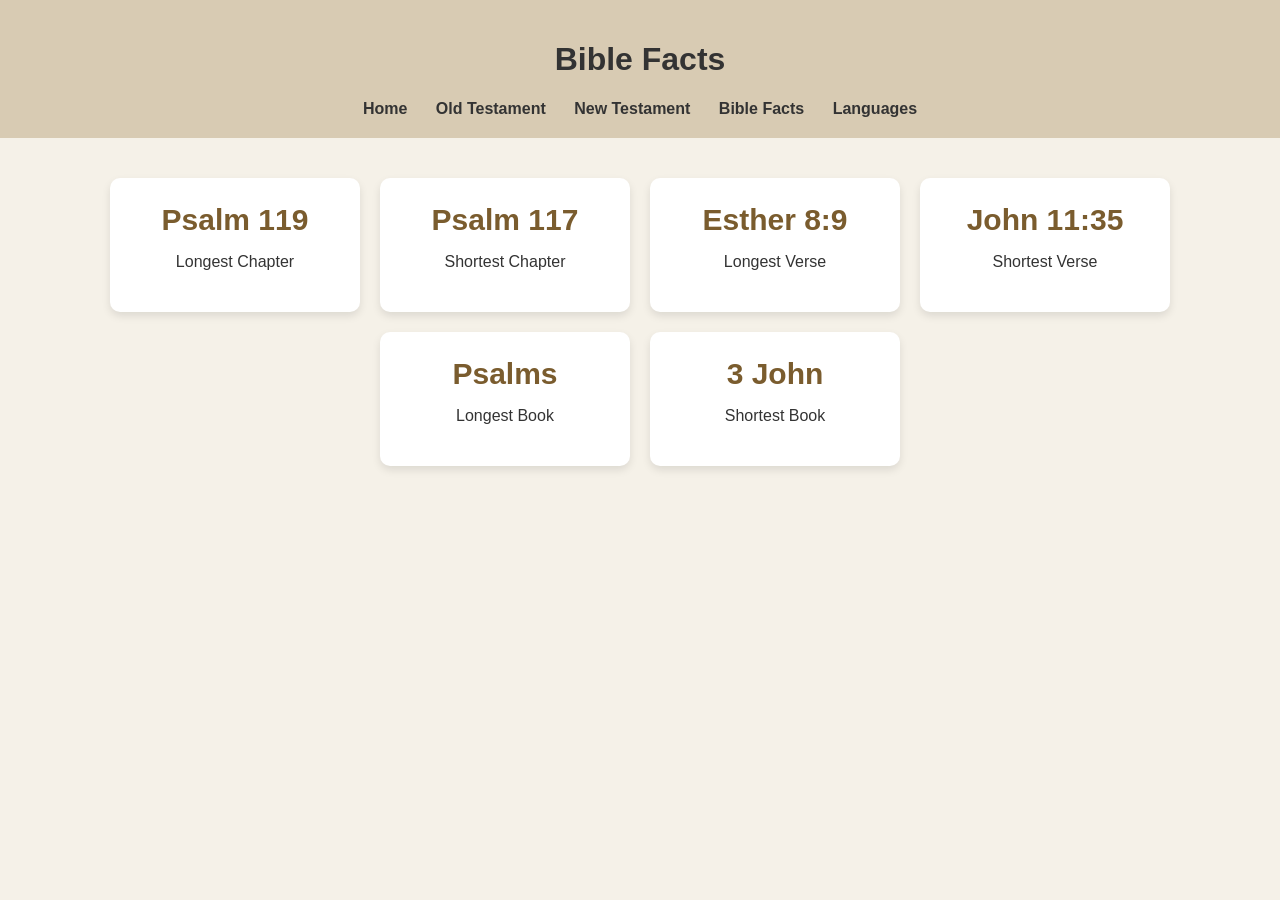
==== facts.html @ b9b2b702 "Initial Bible Reference Project" ====
<!DOCTYPE html>
<html>

<head>
<meta charset="UTF-8">
<title>Bible Facts</title>
<link rel="stylesheet" href="css/style.css">
</head>

<body>

<header>
<h1>Bible Facts</h1>

<nav>
<a href="index.html">Home</a>
<a href="old-testament.html">Old Testament</a>
<a href="new-testament.html">New Testament</a>
<a href="facts.html">Bible Facts</a>
<a href="languages.html">Languages</a>
</nav>

</header>

<section class="stats">

<div class="card">
<h2>Psalm 119</h2>
<p>Longest Chapter</p>
</div>

<div class="card">
<h2>Psalm 117</h2>
<p>Shortest Chapter</p>
</div>

<div class="card">
<h2>Esther 8:9</h2>
<p>Longest Verse</p>
</div>

<div class="card">
<h2>John 11:35</h2>
<p>Shortest Verse</p>
</div>

<div class="card">
<h2>Psalms</h2>
<p>Longest Book</p>
</div>

<div class="card">
<h2>3 John</h2>
<p>Shortest Book</p>
</div>

</section>

</body>
</html>
---- css/style.css ----
body{
margin:0;
font-family:Arial, Helvetica, sans-serif;
background:#f5f1e8;
color:#333;
}

header{
background:#d8cbb3;
text-align:center;
padding:20px;
}

nav{
margin-top:10px;
}

nav a{
margin:0 12px;
text-decoration:none;
color:#333;
font-weight:bold;
}

nav a:hover{
color:#7a5c2e;
}

.hero{
text-align:center;
padding:40px;
}

.stats{
display:flex;
flex-wrap:wrap;
justify-content:center;
gap:20px;
padding:40px;
}

.card{
background:white;
padding:25px;
width:200px;
text-align:center;
border-radius:10px;
box-shadow:0 4px 8px rgba(0,0,0,0.1);
}

.card h2{
margin:0;
font-size:30px;
color:#7a5c2e;
}

footer{
text-align:center;
padding:20px;
background:#eee;
}
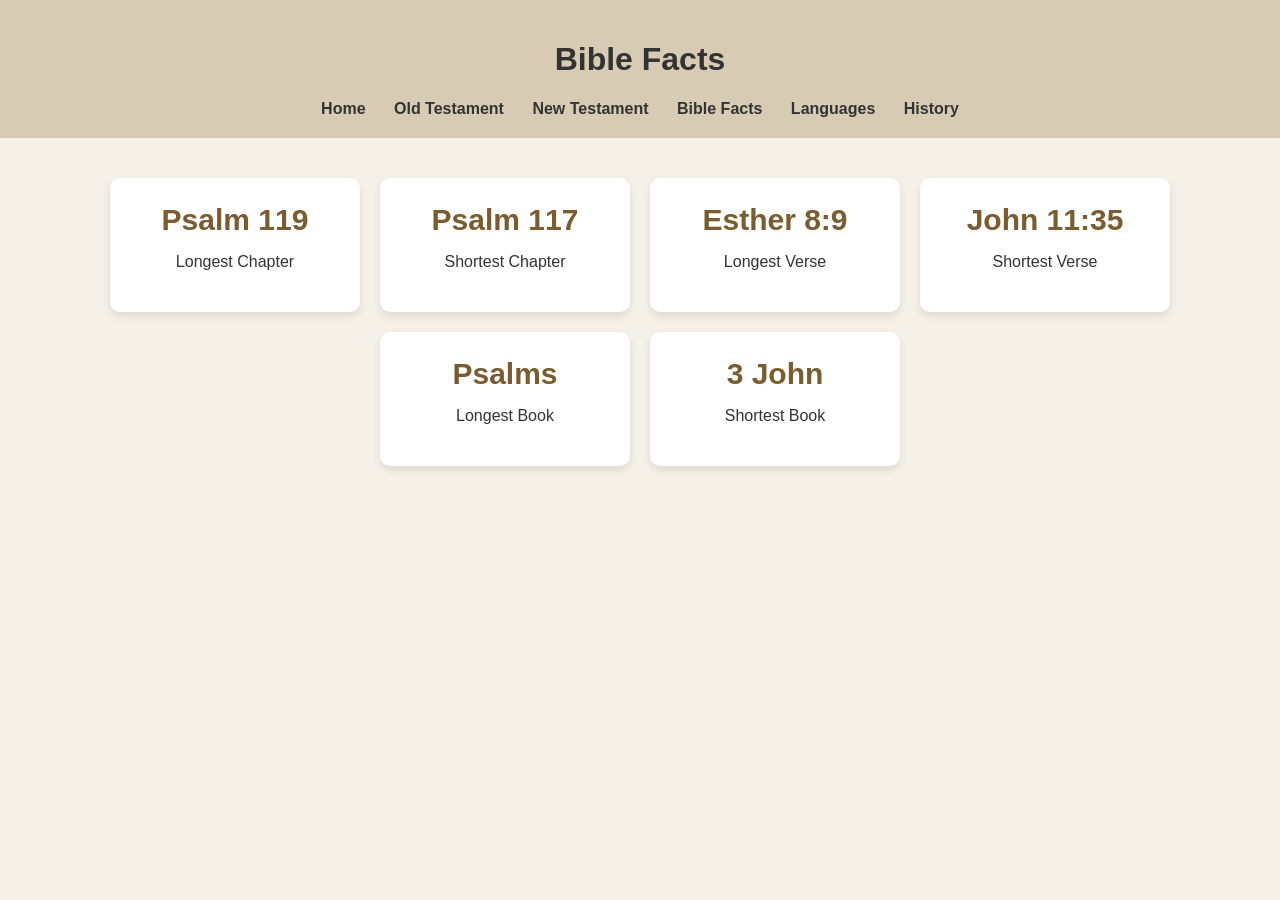
==== commit e3fbbd04: "Phase 5 - added Bible history + stories + modal" ====
--- a/facts.html
+++ b/facts.html
@@ -1,60 +1,56 @@
 <!DOCTYPE html>
 <html>
-
 <head>
-<meta charset="UTF-8">
-<title>Bible Facts</title>
-<link rel="stylesheet" href="css/style.css">
+    <meta charset="UTF-8">
+    <title>Bible Facts | Bible Reference App</title>
+    <link rel="stylesheet" href="css/style.css">
 </head>
-
 <body>
 
-<header>
-<h1>Bible Facts</h1>
+    <header>
+        <h1>Bible Facts</h1>
 
-<nav>
-<a href="index.html">Home</a>
-<a href="old-testament.html">Old Testament</a>
-<a href="new-testament.html">New Testament</a>
-<a href="facts.html">Bible Facts</a>
-<a href="languages.html">Languages</a>
-</nav>
+        <nav>
+            <a href="index.html">Home</a>
+            <a href="old-testament.html">Old Testament</a>
+            <a href="new-testament.html">New Testament</a>
+            <a href="facts.html">Bible Facts</a>
+            <a href="languages.html">Languages</a>
+            <a href="history.html">History</a>
+        </nav>
+    </header>
 
-</header>
+    <section class="stats">
+        <div class="card">
+            <h2>Psalm 119</h2>
+            <p>Longest Chapter</p>
+        </div>
 
-<section class="stats">
+        <div class="card">
+            <h2>Psalm 117</h2>
+            <p>Shortest Chapter</p>
+        </div>
 
-<div class="card">
-<h2>Psalm 119</h2>
-<p>Longest Chapter</p>
-</div>
+        <div class="card">
+            <h2>Esther 8:9</h2>
+            <p>Longest Verse</p>
+        </div>
 
-<div class="card">
-<h2>Psalm 117</h2>
-<p>Shortest Chapter</p>
-</div>
+        <div class="card">
+            <h2>John 11:35</h2>
+            <p>Shortest Verse</p>
+        </div>
 
-<div class="card">
-<h2>Esther 8:9</h2>
-<p>Longest Verse</p>
-</div>
+        <div class="card">
+            <h2>Psalms</h2>
+            <p>Longest Book</p>
+        </div>
 
-<div class="card">
-<h2>John 11:35</h2>
-<p>Shortest Verse</p>
-</div>
-
-<div class="card">
-<h2>Psalms</h2>
-<p>Longest Book</p>
-</div>
-
-<div class="card">
-<h2>3 John</h2>
-<p>Shortest Book</p>
-</div>
-
-</section>
+        <div class="card">
+            <h2>3 John</h2>
+            <p>Shortest Book</p>
+        </div>
+    </section>
 
 </body>
 </html>
--- a/css/style.css
+++ b/css/style.css
@@ -1,61 +1,146 @@
-body{
-margin:0;
-font-family:Arial, Helvetica, sans-serif;
-background:#f5f1e8;
-color:#333;
+body {
+    margin: 0;
+    font-family: Arial, Helvetica, sans-serif;
+    background: #f5f1e8;
+    color: #333;
 }
 
-header{
-background:#d8cbb3;
-text-align:center;
-padding:20px;
+header {
+    background: #d8cbb3;
+    text-align: center;
+    padding: 20px;
 }
 
-nav{
-margin-top:10px;
+nav {
+    margin-top: 10px;
 }
 
-nav a{
-margin:0 12px;
-text-decoration:none;
-color:#333;
-font-weight:bold;
+nav a {
+    margin: 0 12px;
+    text-decoration: none;
+    color: #333;
+    font-weight: bold;
 }
 
-nav a:hover{
-color:#7a5c2e;
+nav a:hover {
+    color: #7a5c2e;
 }
 
-.hero{
-text-align:center;
-padding:40px;
+.hero {
+    text-align: center;
+    padding: 40px;
 }
 
-.stats{
-display:flex;
-flex-wrap:wrap;
-justify-content:center;
-gap:20px;
-padding:40px;
+.stats {
+    display: flex;
+    flex-wrap: wrap;
+    justify-content: center;
+    gap: 20px;
+    padding: 40px;
 }
 
-.card{
-background:white;
-padding:25px;
-width:200px;
-text-align:center;
-border-radius:10px;
-box-shadow:0 4px 8px rgba(0,0,0,0.1);
+.card {
+    background: white;
+    padding: 25px;
+    width: 200px;
+    text-align: center;
+    border-radius: 10px;
+    box-shadow: 0 4px 8px rgba(0, 0, 0, 0.1);
 }
 
-.card h2{
-margin:0;
-font-size:30px;
-color:#7a5c2e;
+.card h2 {
+    margin: 0;
+    font-size: 30px;
+    color: #7a5c2e;
 }
 
-footer{
-text-align:center;
-padding:20px;
-background:#eee;
+.card h3 {
+    font-size: 20px;
+    margin-bottom: 10px;
+    color: #7a5c2e;
+}
+
+footer {
+    text-align: center;
+    padding: 20px;
+    background: #eee;
+}
+
+.filter-btn{
+    padding:8px 12px;
+    margin:5px;
+    border:none;
+    border-radius:5px;
+    background:#d8cbb3;
+    cursor:pointer;
+}
+
+.filter-btn:hover{
+    background:#b8a88a;
+}
+
+.timeline {
+    width: 80%;
+    margin: auto;
+    margin-top: 30px;
+}
+
+.timeline-card {
+    background: #f5f5f5;
+    padding: 15px;
+    margin: 15px 0;
+    border-left: 5px solid #b8a88a;
+    border-radius: 5px;
+    transition: 0.3s;
+}
+
+.timeline-card:hover {
+    transform: scale(1.02);
+    background: #e8e0d1;
+}
+
+.stories {
+    display: grid;
+    grid-template-columns: repeat(auto-fit, minmax(280px, 1fr));
+    gap: 20px;
+    padding: 20px;
+}
+
+.story-card {
+    background: #f5f5f5;
+    border-radius: 10px;
+    padding: 20px;
+    text-align: center;
+    transition: 0.3s;
+    cursor: pointer;
+}
+
+.story-card:hover {
+    transform: scale(1.05);
+    background: #e8e0d1;
+}
+
+.modal {
+    display: none;
+    position: fixed;
+    top: 0;
+    left: 0;
+    width: 100%;
+    height: 100%;
+    background: rgba(0,0,0,0.6);
+}
+
+.modal-content {
+    background: white;
+    margin: 10% auto;
+    padding: 20px;
+    width: 60%;
+    border-radius: 10px;
+    text-align: center;
+}
+
+.close-btn {
+    float: right;
+    font-size: 24px;
+    cursor: pointer;
 }
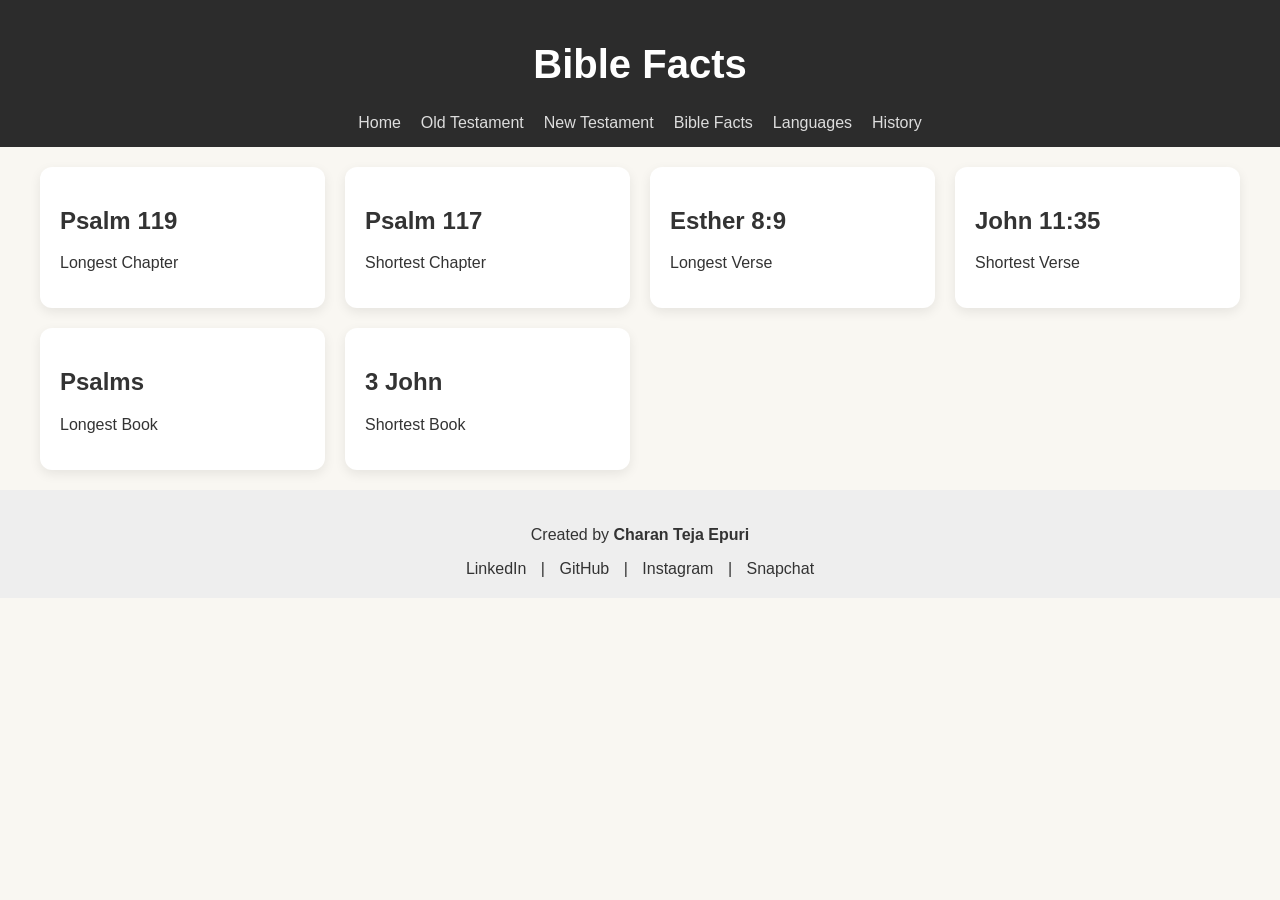
==== commit 504899c6: "feat: implement mobile-first responsive design and global social footer" ====
--- a/facts.html
+++ b/facts.html
@@ -1,56 +1,71 @@
 <!DOCTYPE html>
 <html>
-<head>
-    <meta charset="UTF-8">
-    <title>Bible Facts | Bible Reference App</title>
-    <link rel="stylesheet" href="css/style.css">
-</head>
-<body>
+    <head>
+        <meta charset="UTF-8">
+        <meta name="viewport" content="width=device-width, initial-scale=1.0">
+        <meta http-equiv="X-UA-Compatible" content="ie=edge">
+        <meta name="description" content="A simple reference guide to the structure of the Bible, including the number of books, chapters, verses, and authors.">
+        
+        <title>Bible Facts | Bible Reference App</title>
+        
+        <link href="https://fonts.googleapis.com/css2?family=Playfair+Display:wght@400;700&family=Poppins:wght@300;400;600&display=swap" rel="stylesheet">
+        <link rel="stylesheet" href="css/style.css">
+    </head>
+    <body>
 
-    <header>
-        <h1>Bible Facts</h1>
+        <header>
+            <h1>Bible Facts</h1>
 
-        <nav>
-            <a href="index.html">Home</a>
-            <a href="old-testament.html">Old Testament</a>
-            <a href="new-testament.html">New Testament</a>
-            <a href="facts.html">Bible Facts</a>
-            <a href="languages.html">Languages</a>
-            <a href="history.html">History</a>
-        </nav>
-    </header>
+            <nav>
+                <a href="index.html">Home</a>
+                <a href="old-testament.html">Old Testament</a>
+                <a href="new-testament.html">New Testament</a>
+                <a href="facts.html">Bible Facts</a>
+                <a href="languages.html">Languages</a>
+                <a href="history.html">History</a>
+            </nav>
+        </header>
 
-    <section class="stats">
-        <div class="card">
-            <h2>Psalm 119</h2>
-            <p>Longest Chapter</p>
-        </div>
+        <section class="stats">
+            <div class="card">
+                <h2>Psalm 119</h2>
+                <p>Longest Chapter</p>
+            </div>
 
-        <div class="card">
-            <h2>Psalm 117</h2>
-            <p>Shortest Chapter</p>
-        </div>
+            <div class="card">
+                <h2>Psalm 117</h2>
+                <p>Shortest Chapter</p>
+            </div>
 
-        <div class="card">
-            <h2>Esther 8:9</h2>
-            <p>Longest Verse</p>
-        </div>
+            <div class="card">
+                <h2>Esther 8:9</h2>
+                <p>Longest Verse</p>
+            </div>
 
-        <div class="card">
-            <h2>John 11:35</h2>
-            <p>Shortest Verse</p>
-        </div>
+            <div class="card">
+                <h2>John 11:35</h2>
+                <p>Shortest Verse</p>
+            </div>
 
-        <div class="card">
-            <h2>Psalms</h2>
-            <p>Longest Book</p>
-        </div>
+            <div class="card">
+                <h2>Psalms</h2>
+                <p>Longest Book</p>
+            </div>
 
-        <div class="card">
-            <h2>3 John</h2>
-            <p>Shortest Book</p>
-        </div>
-    </section>
+            <div class="card">
+                <h2>3 John</h2>
+                <p>Shortest Book</p>
+            </div>
+        </section>
 
-</body>
+        <footer>
+            <p>Created by <b>Charan Teja Epuri</b></p>
+            <div class="social-links">
+                <a href="https://www.linkedin.com/in/charan-teja-972aa9231/" target="_blank">LinkedIn</a> |
+                <a href="https://github.com/charanepuri" target="_blank">GitHub</a> |
+                <a href="https://www.instagram.com/_just_call_me_charan_tej/" target="_blank">Instagram</a> |
+                <a href="https://www.snapchat.com/add/justcalltej2003?share_id=o3MYfXqlpYE&locale=en-IN" target="_blank">Snapchat</a>
+            </div>
+        </footer>
+    </body>
 </html>
--- a/css/style.css
+++ b/css/style.css
@@ -1,88 +1,127 @@
+/* ===== GLOBAL ===== */
 body {
+    font-family: 'Segoe UI', sans-serif;
     margin: 0;
-    font-family: Arial, Helvetica, sans-serif;
-    background: #f5f1e8;
+    background: #f9f7f2;
     color: #333;
 }
 
+/* ===== HEADER ===== */
 header {
-    background: #d8cbb3;
-    text-align: center;
-    padding: 20px;
-}
-
+    background: #2c2c2c;
+    color: white;
+    padding: 15px;
+    text-align: center;
+}
+
+header h1 {
+    font-size: 1.5em;
+}
+
+/* ===== NAVBAR ===== */
 nav {
-    margin-top: 10px;
-}
-
-nav a {
-    margin: 0 12px;
-    text-decoration: none;
-    color: #333;
-    font-weight: bold;
-}
-
-nav a:hover {
-    color: #7a5c2e;
-}
-
-.hero {
-    text-align: center;
-    padding: 40px;
-}
-
-.stats {
     display: flex;
     flex-wrap: wrap;
     justify-content: center;
-    gap: 20px;
-    padding: 40px;
-}
-
+}
+
+nav a {
+    color: #ddd;
+    margin: 0 10px;
+    text-decoration: none;
+    transition: 0.3s;
+}
+
+nav a:hover {
+    color: #ffffff;
+    border-bottom: 2px solid #b8a88a;
+}
+
+/* ===== HERO ===== */
+.hero {
+    text-align: center;
+    padding: 40px 20px;
+    background: linear-gradient(to right, #b8a88a, #e0d8c3);
+    color: #2c2c2c;
+    border-radius: 0 0 20px 20px;
+}
+
+.hero h2 {
+    font-size: 1.5em;
+}
+
+/* ===== GRID ===== */
+.stats {
+    display: grid;
+    grid-template-columns: 1fr;
+    padding: 10px;
+    gap: 10px;
+}
+
+/* ===== CARD ===== */
 .card {
     background: white;
-    padding: 25px;
-    width: 200px;
-    text-align: center;
-    border-radius: 10px;
-    box-shadow: 0 4px 8px rgba(0, 0, 0, 0.1);
-}
-
-.card h2 {
-    margin: 0;
-    font-size: 30px;
-    color: #7a5c2e;
-}
-
-.card h3 {
-    font-size: 20px;
-    margin-bottom: 10px;
-    color: #7a5c2e;
-}
-
+    padding: 15px;
+    border-radius: 12px;
+    margin: 10px;
+    box-shadow: 0 4px 12px rgba(0,0,0,0.08);
+    transition: all 0.3s ease;
+}
+
+.card:hover {
+    transform: translateY(-5px);
+    box-shadow: 0 8px 20px rgba(0,0,0,0.15);
+}
+
+/* ===== FOOTER ===== */
 footer {
     text-align: center;
     padding: 20px;
     background: #eee;
 }
 
-.filter-btn{
-    padding:8px 12px;
-    margin:5px;
-    border:none;
-    border-radius:5px;
-    background:#d8cbb3;
-    cursor:pointer;
-}
-
-.filter-btn:hover{
-    background:#b8a88a;
-}
-
+.social-links {
+    margin-top: 10px;
+}
+
+.social-links a {
+    margin: 0 10px;
+    color: #333;
+    text-decoration: none;
+}
+
+.social-links a:hover {
+    text-decoration: underline;
+}
+
+/* ===== BUTTONS ===== */
+.filter-btn,
+.lang-btn {
+    padding: 6px 10px;
+    font-size: 0.9em;
+    border: none;
+    border-radius: 20px;
+    background: #e0d8c3;
+    cursor: pointer;
+    margin: 5px;
+    transition: 0.3s;
+}
+
+.filter-btn:hover,
+.lang-btn:hover {
+    background: #b8a88a;
+    color: white;
+}
+
+.lang-btn.active {
+    background: #8c7b5e;
+    color: white;
+}
+
+/* ===== TIMELINE ===== */
 .timeline {
-    width: 80%;
-    margin: auto;
-    margin-top: 30px;
+    width: 95%;
+    margin: 20px auto;
 }
 
 .timeline-card {
@@ -90,7 +129,7 @@
     padding: 15px;
     margin: 15px 0;
     border-left: 5px solid #b8a88a;
-    border-radius: 5px;
+    border-radius: 6px;
     transition: 0.3s;
 }
 
@@ -99,17 +138,18 @@
     background: #e8e0d1;
 }
 
+/* ===== STORIES ===== */
 .stories {
     display: grid;
-    grid-template-columns: repeat(auto-fit, minmax(280px, 1fr));
-    gap: 20px;
-    padding: 20px;
+    grid-template-columns: 1fr;
+    gap: 10px;
+    padding: 10px;
 }
 
 .story-card {
     background: #f5f5f5;
-    border-radius: 10px;
-    padding: 20px;
+    border-radius: 12px;
+    padding: 15px;
     text-align: center;
     transition: 0.3s;
     cursor: pointer;
@@ -120,6 +160,7 @@
     background: #e8e0d1;
 }
 
+/* ===== MODAL ===== */
 .modal {
     display: none;
     position: fixed;
@@ -132,15 +173,138 @@
 
 .modal-content {
     background: white;
-    margin: 10% auto;
-    padding: 20px;
-    width: 60%;
-    border-radius: 10px;
-    text-align: center;
+    margin: 8% auto;
+    padding: 25px;
+    width: 90%;
+    border-radius: 12px;
+    text-align: center;
+    animation: fadeIn 0.4s ease;
 }
 
 .close-btn {
     float: right;
     font-size: 24px;
     cursor: pointer;
+}
+
+/* ===== ANIMATION ===== */
+@keyframes fadeIn {
+    from {
+        opacity: 0;
+        transform: scale(0.9);
+    }
+    to {
+        opacity: 1;
+        transform: scale(1);
+    }
+}
+
+/* ===== RESPONSIVE ===== */
+
+/* Mobile S - 320px */
+@media (min-width: 320px) {
+    header h1 {
+        font-size: 2em;
+    }
+    .filter-btn, .lang-btn {
+        padding: 8px 14px;
+        font-size: 1em;
+    }
+}
+
+/* Mobile M - 375px */
+@media (min-width: 375px) {
+    .card, .story-card {
+        padding: 20px;
+    }
+}
+
+/* Mobile L - 425px */
+@media (min-width: 425px) {
+    .stats, .stories {
+        grid-template-columns: repeat(auto-fit, minmax(200px, 1fr));
+        padding: 15px;
+        gap: 15px;
+    }
+}
+
+/* Tablet - 768px */
+@media (min-width: 768px) {
+    .hero h2 {
+        font-size: 2em;
+    }
+
+    .modal-content {
+        width: 60%;
+    }
+
+    .timeline {
+        width: 80%;
+        margin: 30px auto;
+    }
+
+    .card {
+        margin: 0; /* removed extra spacing issue */
+    }
+
+    .stats {
+        grid-template-columns: repeat(auto-fit, minmax(250px, 1fr));
+    }
+    
+    .stories {
+        grid-template-columns: repeat(auto-fit, minmax(280px, 1fr));
+    }
+}
+
+/* Laptop - 1024px */
+@media (min-width: 1024px) {
+    header h1 {
+        font-size: 2.5em;
+    }
+
+    .hero h2 {
+        font-size: 2.2em;
+    }
+
+    .timeline {
+        width: 60%;
+    }
+
+    .modal-content {
+        width: 50%;
+        padding: 40px;
+    }
+
+    .stats, .stories {
+        padding: 20px;
+        gap: 20px;
+        max-width: 1200px;
+        margin: 0 auto;
+    }
+}
+
+/* Laptop L - 1440px */
+@media (min-width: 1440px) {
+    .stats, .stories {
+        max-width: 1400px;
+    }
+
+    .modal-content {
+        width: 40%;
+    }
+}
+
+/* 4K - 2560px */
+@media (min-width: 2560px) {
+    body {
+        font-size: 1.2em;
+    }
+
+    .timeline {
+        width: 40%;
+    }
+
+    .stats, .stories {
+        max-width: 2000px;
+    }
 }
